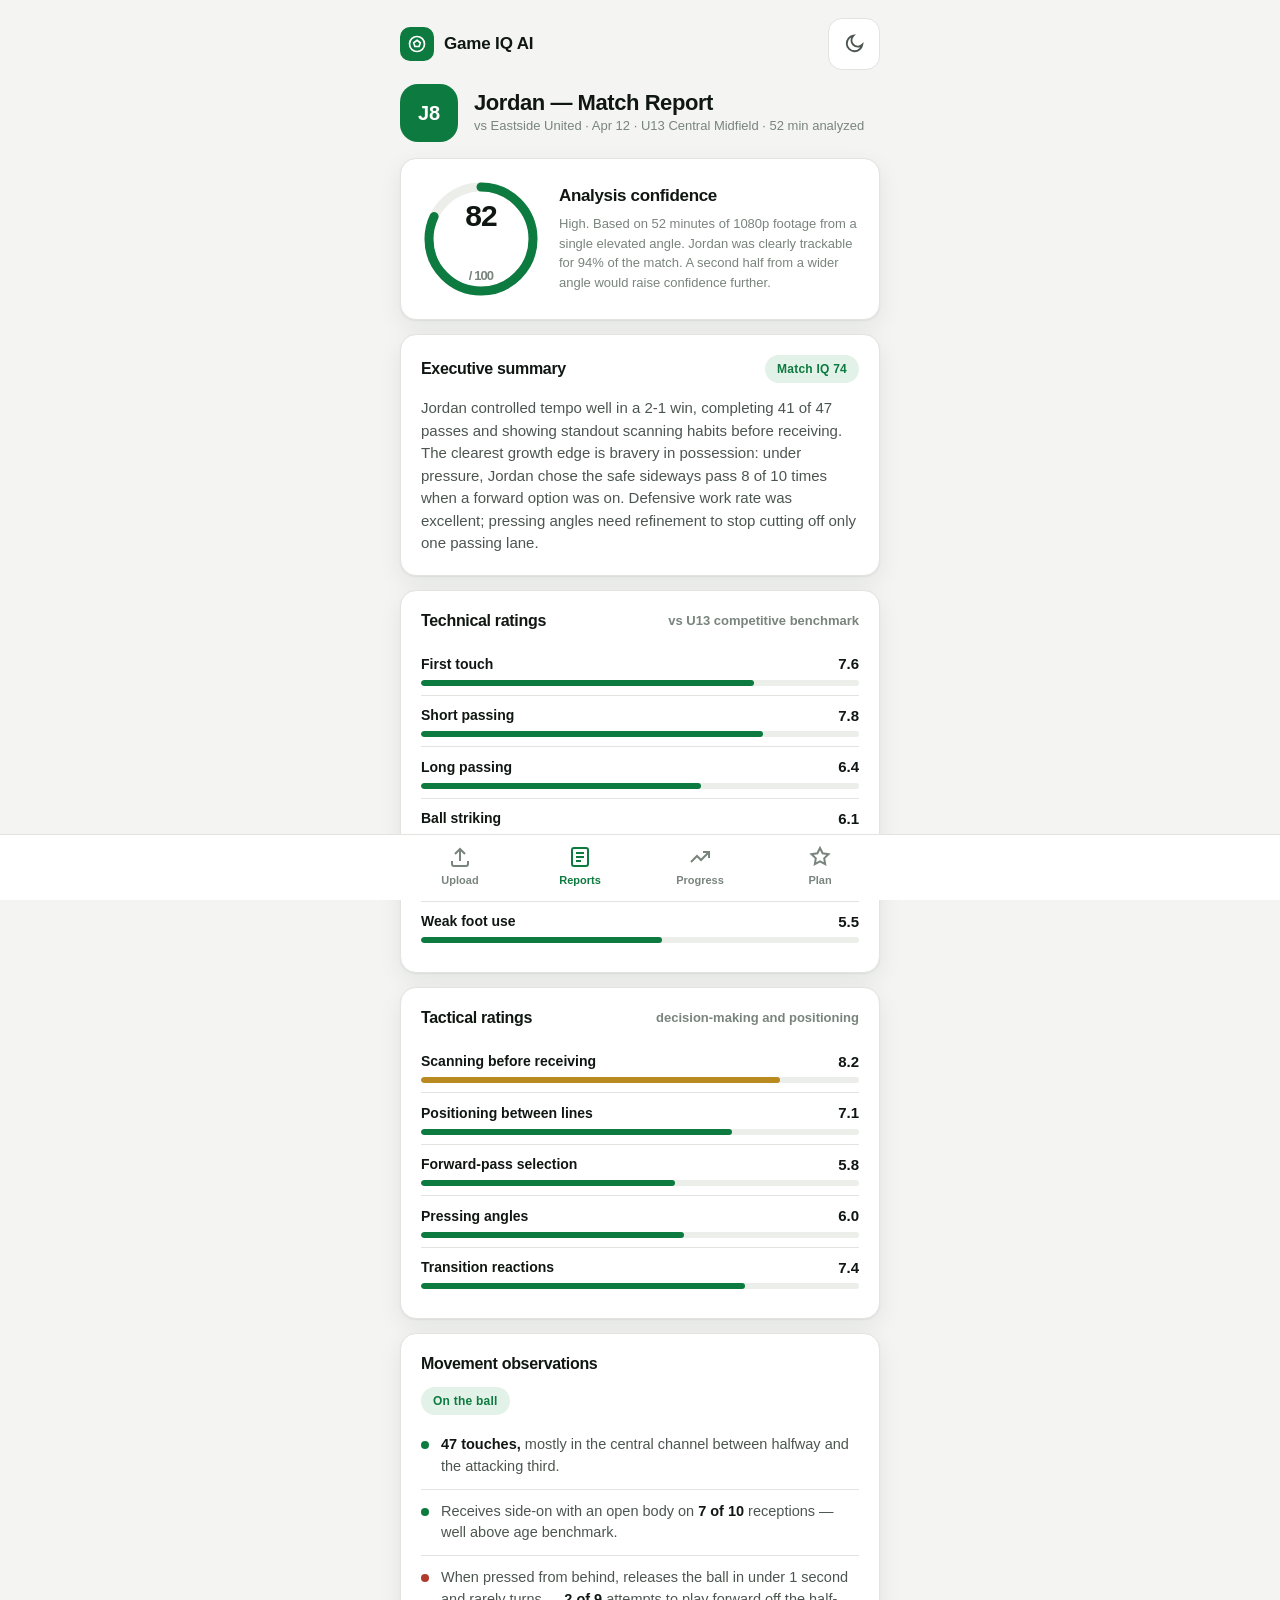
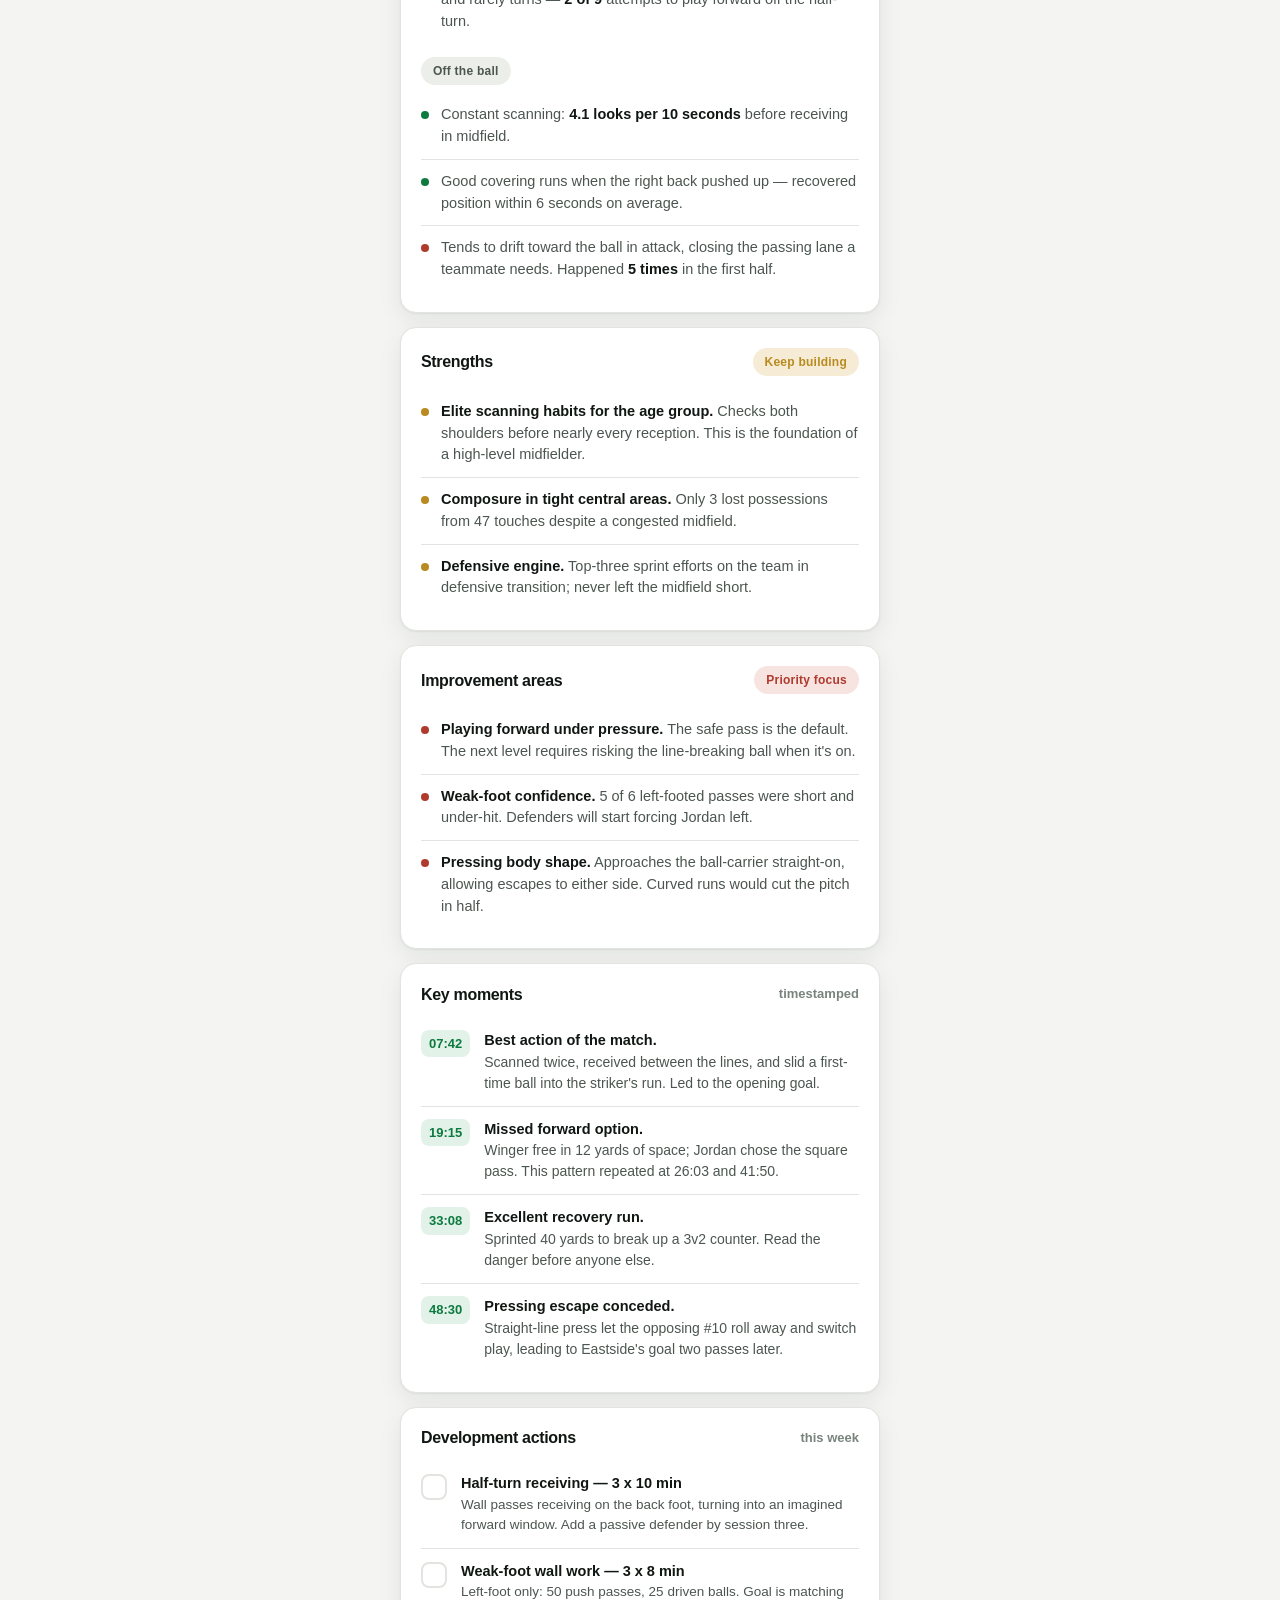
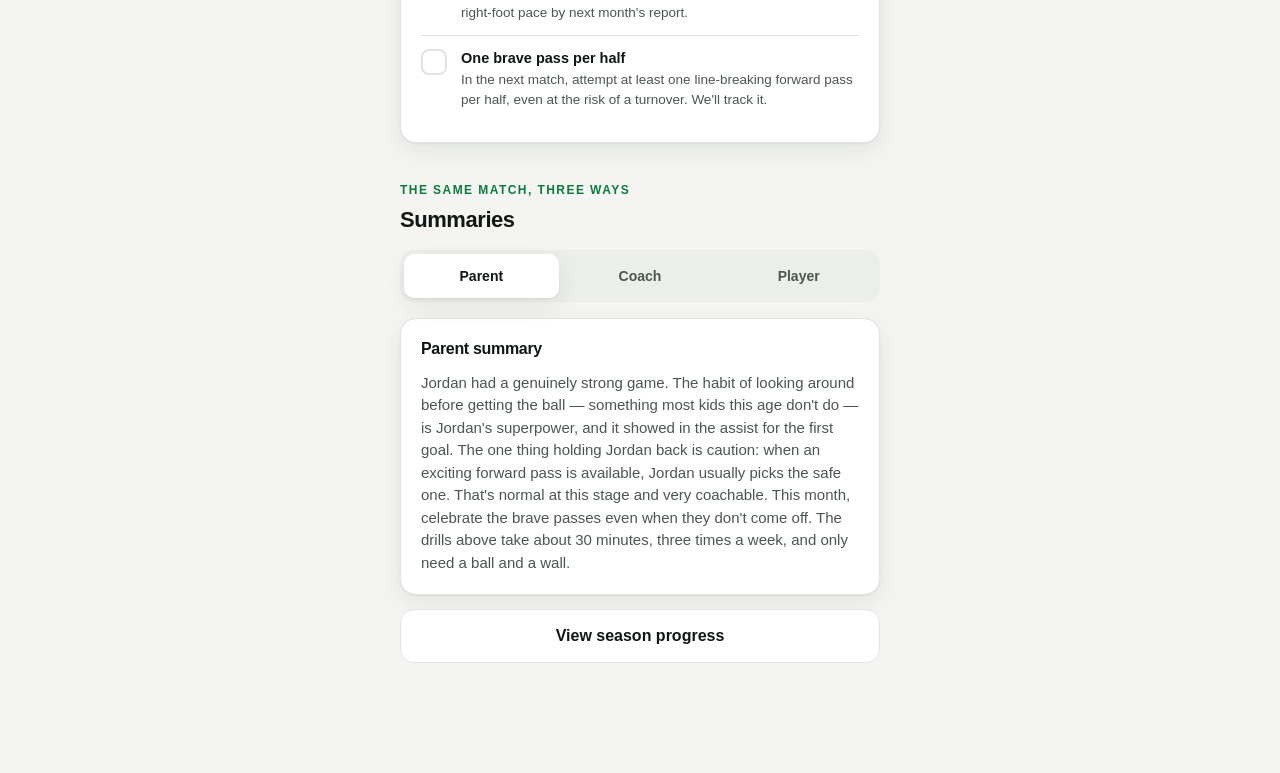
==== game-iq-ai/analysis.html @ a827c87a "Add Game IQ AI mobile-first web app prototype Six-screen prototype for a DTC soccer video-analysis p" ====
<!DOCTYPE html>
<html lang="en">
<head>
<meta charset="UTF-8">
<meta name="viewport" content="width=device-width, initial-scale=1.0, viewport-fit=cover">
<title>Analysis — Game IQ AI</title>
<link rel="stylesheet" href="styles.css">
</head>
<body>
<div class="page">

  <header class="topbar">
    <a class="brand" href="index.html">
      <span class="brand-mark">
        <svg viewBox="0 0 24 24" fill="none" stroke="currentColor" stroke-width="2"><circle cx="12" cy="12" r="9"/><path d="M12 7.5 16 10.5 14.5 15h-5L8 10.5z"/></svg>
      </span>
      Game IQ AI
    </a>
    <button class="theme-toggle" data-theme-toggle aria-label="Toggle dark mode">
      <svg class="icon-moon" viewBox="0 0 24 24" fill="none" stroke="currentColor" stroke-width="2"><path d="M21 12.8A8.5 8.5 0 1 1 11.2 3 6.6 6.6 0 0 0 21 12.8z"/></svg>
      <svg class="icon-sun" viewBox="0 0 24 24" fill="none" stroke="currentColor" stroke-width="2"><circle cx="12" cy="12" r="4"/><path d="M12 2v2M12 20v2M4.9 4.9l1.4 1.4M17.7 17.7l1.4 1.4M2 12h2M20 12h2M4.9 19.1l1.4-1.4M17.7 6.3l1.4-1.4"/></svg>
    </button>
  </header>

  <div class="player-head">
    <span class="player-avatar">J8</span>
    <div>
      <h2>Jordan — Match Report</h2>
      <p class="small">vs Eastside United · Apr 12 · U13 Central Midfield · 52 min analyzed</p>
    </div>
  </div>

  <!-- Confidence score -->
  <div class="card confidence-card">
    <div class="score-ring" data-score="82" data-max="100">
      <svg width="120" height="120" viewBox="0 0 120 120">
        <circle class="track" cx="60" cy="60" r="52" stroke-width="9" fill="none"/>
        <circle class="meter" cx="60" cy="60" r="52" stroke-width="9" fill="none"/>
      </svg>
      <div class="score-num">82<span>/ 100</span></div>
    </div>
    <div>
      <h3>Analysis confidence</h3>
      <p class="small mt-8">High. Based on 52 minutes of 1080p footage from a single elevated angle. Jordan was clearly trackable for 94% of the match. A second half from a wider angle would raise confidence further.</p>
    </div>
  </div>

  <!-- Executive summary -->
  <div class="card">
    <div class="card-title">
      <h3>Executive summary</h3>
      <span class="badge badge--accent">Match IQ 74</span>
    </div>
    <p class="muted">Jordan controlled tempo well in a 2-1 win, completing 41 of 47 passes and showing standout scanning habits before receiving. The clearest growth edge is bravery in possession: under pressure, Jordan chose the safe sideways pass 8 of 10 times when a forward option was on. Defensive work rate was excellent; pressing angles need refinement to stop cutting off only one passing lane.</p>
  </div>

  <!-- Technical ratings -->
  <div class="card">
    <div class="card-title">
      <h3>Technical ratings</h3>
      <span class="small">vs U13 competitive benchmark</span>
    </div>
    <div class="rating-row">
      <span class="rating-label">First touch</span>
      <span class="rating-value">7.6</span>
      <div class="rating-track"><div class="rating-fill" data-score="7.6"></div></div>
    </div>
    <div class="rating-row">
      <span class="rating-label">Short passing</span>
      <span class="rating-value">7.8</span>
      <div class="rating-track"><div class="rating-fill" data-score="7.8"></div></div>
    </div>
    <div class="rating-row">
      <span class="rating-label">Long passing</span>
      <span class="rating-value">6.4</span>
      <div class="rating-track"><div class="rating-fill" data-score="6.4"></div></div>
    </div>
    <div class="rating-row">
      <span class="rating-label">Ball striking</span>
      <span class="rating-value">6.1</span>
      <div class="rating-track"><div class="rating-fill" data-score="6.1"></div></div>
    </div>
    <div class="rating-row">
      <span class="rating-label">Dribbling under pressure</span>
      <span class="rating-value">6.2</span>
      <div class="rating-track"><div class="rating-fill" data-score="6.2"></div></div>
    </div>
    <div class="rating-row">
      <span class="rating-label">Weak foot use</span>
      <span class="rating-value">5.5</span>
      <div class="rating-track"><div class="rating-fill" data-score="5.5"></div></div>
    </div>
  </div>

  <!-- Tactical ratings -->
  <div class="card">
    <div class="card-title">
      <h3>Tactical ratings</h3>
      <span class="small">decision-making and positioning</span>
    </div>
    <div class="rating-row">
      <span class="rating-label">Scanning before receiving</span>
      <span class="rating-value">8.2</span>
      <div class="rating-track"><div class="rating-fill rating-fill--gold" data-score="8.2"></div></div>
    </div>
    <div class="rating-row">
      <span class="rating-label">Positioning between lines</span>
      <span class="rating-value">7.1</span>
      <div class="rating-track"><div class="rating-fill" data-score="7.1"></div></div>
    </div>
    <div class="rating-row">
      <span class="rating-label">Forward-pass selection</span>
      <span class="rating-value">5.8</span>
      <div class="rating-track"><div class="rating-fill" data-score="5.8"></div></div>
    </div>
    <div class="rating-row">
      <span class="rating-label">Pressing angles</span>
      <span class="rating-value">6.0</span>
      <div class="rating-track"><div class="rating-fill" data-score="6.0"></div></div>
    </div>
    <div class="rating-row">
      <span class="rating-label">Transition reactions</span>
      <span class="rating-value">7.4</span>
      <div class="rating-track"><div class="rating-fill" data-score="7.4"></div></div>
    </div>
  </div>

  <!-- On-ball / off-ball movement -->
  <div class="card">
    <div class="card-title"><h3>Movement observations</h3></div>

    <span class="badge badge--accent">On the ball</span>
    <ul class="fact-list mt-8" style="margin-bottom:14px;">
      <li><span class="dot"></span><span><strong>47 touches,</strong> mostly in the central channel between halfway and the attacking third.</span></li>
      <li><span class="dot"></span><span>Receives side-on with an open body on <strong>7 of 10</strong> receptions — well above age benchmark.</span></li>
      <li><span class="dot dot--danger"></span><span>When pressed from behind, releases the ball in under 1 second and rarely turns — <strong>2 of 9</strong> attempts to play forward off the half-turn.</span></li>
    </ul>

    <span class="badge badge--neutral">Off the ball</span>
    <ul class="fact-list mt-8">
      <li><span class="dot"></span><span>Constant scanning: <strong>4.1 looks per 10 seconds</strong> before receiving in midfield.</span></li>
      <li><span class="dot"></span><span>Good covering runs when the right back pushed up — recovered position within 6 seconds on average.</span></li>
      <li><span class="dot dot--danger"></span><span>Tends to drift toward the ball in attack, closing the passing lane a teammate needs. Happened <strong>5 times</strong> in the first half.</span></li>
    </ul>
  </div>

  <!-- Strengths -->
  <div class="card">
    <div class="card-title">
      <h3>Strengths</h3>
      <span class="badge badge--gold">Keep building</span>
    </div>
    <ul class="fact-list">
      <li><span class="dot dot--gold"></span><span><strong>Elite scanning habits for the age group.</strong> Checks both shoulders before nearly every reception. This is the foundation of a high-level midfielder.</span></li>
      <li><span class="dot dot--gold"></span><span><strong>Composure in tight central areas.</strong> Only 3 lost possessions from 47 touches despite a congested midfield.</span></li>
      <li><span class="dot dot--gold"></span><span><strong>Defensive engine.</strong> Top-three sprint efforts on the team in defensive transition; never left the midfield short.</span></li>
    </ul>
  </div>

  <!-- Improvement areas -->
  <div class="card">
    <div class="card-title">
      <h3>Improvement areas</h3>
      <span class="badge badge--danger">Priority focus</span>
    </div>
    <ul class="fact-list">
      <li><span class="dot dot--danger"></span><span><strong>Playing forward under pressure.</strong> The safe pass is the default. The next level requires risking the line-breaking ball when it's on.</span></li>
      <li><span class="dot dot--danger"></span><span><strong>Weak-foot confidence.</strong> 5 of 6 left-footed passes were short and under-hit. Defenders will start forcing Jordan left.</span></li>
      <li><span class="dot dot--danger"></span><span><strong>Pressing body shape.</strong> Approaches the ball-carrier straight-on, allowing escapes to either side. Curved runs would cut the pitch in half.</span></li>
    </ul>
  </div>

  <!-- Key moments -->
  <div class="card">
    <div class="card-title">
      <h3>Key moments</h3>
      <span class="small">timestamped</span>
    </div>
    <div class="moment">
      <time>07:42</time>
      <p><strong>Best action of the match.</strong> Scanned twice, received between the lines, and slid a first-time ball into the striker's run. Led to the opening goal.</p>
    </div>
    <div class="moment">
      <time>19:15</time>
      <p><strong>Missed forward option.</strong> Winger free in 12 yards of space; Jordan chose the square pass. This pattern repeated at 26:03 and 41:50.</p>
    </div>
    <div class="moment">
      <time>33:08</time>
      <p><strong>Excellent recovery run.</strong> Sprinted 40 yards to break up a 3v2 counter. Read the danger before anyone else.</p>
    </div>
    <div class="moment">
      <time>48:30</time>
      <p><strong>Pressing escape conceded.</strong> Straight-line press let the opposing #10 roll away and switch play, leading to Eastside's goal two passes later.</p>
    </div>
  </div>

  <!-- Development actions -->
  <div class="card">
    <div class="card-title">
      <h3>Development actions</h3>
      <span class="small">this week</span>
    </div>
    <div class="action-item">
      <span class="check"></span>
      <div>
        <strong>Half-turn receiving — 3 x 10 min</strong>
        <p>Wall passes receiving on the back foot, turning into an imagined forward window. Add a passive defender by session three.</p>
      </div>
    </div>
    <div class="action-item">
      <span class="check"></span>
      <div>
        <strong>Weak-foot wall work — 3 x 8 min</strong>
        <p>Left-foot only: 50 push passes, 25 driven balls. Goal is matching right-foot pace by next month's report.</p>
      </div>
    </div>
    <div class="action-item">
      <span class="check"></span>
      <div>
        <strong>One brave pass per half</strong>
        <p>In the next match, attempt at least one line-breaking forward pass per half, even at the risk of a turnover. We'll track it.</p>
      </div>
    </div>
  </div>

  <!-- Audience views -->
  <div class="section-gap">
    <div class="section-head">
      <span class="eyebrow">The same match, three ways</span>
      <h2>Summaries</h2>
    </div>

    <div class="segment" data-segment="audience">
      <button class="is-active" data-panel="view-parent">Parent</button>
      <button data-panel="view-coach">Coach</button>
      <button data-panel="view-player">Player</button>
    </div>

    <div id="view-parent" class="tab-panel is-active" data-panel-group="audience">
      <div class="card">
        <div class="card-title"><h3>Parent summary</h3></div>
        <p class="muted">Jordan had a genuinely strong game. The habit of looking around before getting the ball — something most kids this age don't do — is Jordan's superpower, and it showed in the assist for the first goal. The one thing holding Jordan back is caution: when an exciting forward pass is available, Jordan usually picks the safe one. That's normal at this stage and very coachable. This month, celebrate the brave passes even when they don't come off. The drills above take about 30 minutes, three times a week, and only need a ball and a wall.</p>
      </div>
    </div>

    <div id="view-coach" class="tab-panel" data-panel-group="audience">
      <div class="card">
        <div class="card-title"><h3>Coach summary</h3></div>
        <p class="muted">Profile: progressing 8 with high scan frequency (4.1/10s) and clean reception data, but a conservative pass map — 81% of completions lateral or backward. Recommend rondo variants rewarding split passes, and constraints games where lateral passes are capped. Out of possession, pressing approach is flat; work curved-run pressing with cover shadow on the near passing lane. Transition recognition is ahead of the age curve — consider trialing Jordan as the single pivot in a 4-3-3 to force forward distribution.</p>
      </div>
    </div>

    <div id="view-player" class="tab-panel" data-panel-group="audience">
      <div class="card">
        <div class="card-title"><h3>Player summary</h3></div>
        <p class="muted">Jordan — that pass in the 8th minute? That's who you are. You see the field better than almost anyone your age because you check your shoulders constantly. Keep that forever. Here's your one big challenge: be braver. Three times this match a teammate was open ahead of you and you played sideways. You have the vision — now trust it. Your mission for the next game: two forward passes that break a line. We're counting. And get that left foot working — 25 minutes against a wall this week.</p>
      </div>
    </div>
  </div>

  <a class="btn btn--ghost" href="progress.html">View season progress</a>

</div>

<nav class="tabbar">
  <div class="tabbar-inner">
    <a href="upload.html">
      <svg viewBox="0 0 24 24" fill="none" stroke="currentColor" stroke-width="2"><path d="M12 16V4M7 9l5-5 5 5"/><path d="M4 16v3a2 2 0 0 0 2 2h12a2 2 0 0 0 2-2v-3"/></svg>
      Upload
    </a>
    <a href="analysis.html" class="is-active">
      <svg viewBox="0 0 24 24" fill="none" stroke="currentColor" stroke-width="2"><rect x="4" y="3" width="16" height="18" rx="2"/><path d="M8 8h8M8 12h8M8 16h5"/></svg>
      Reports
    </a>
    <a href="progress.html">
      <svg viewBox="0 0 24 24" fill="none" stroke="currentColor" stroke-width="2"><path d="M3 17l6-6 4 4 8-8"/><path d="M15 7h6v6"/></svg>
      Progress
    </a>
    <a href="pricing.html">
      <svg viewBox="0 0 24 24" fill="none" stroke="currentColor" stroke-width="2"><path d="M12 3l2.6 5.3 5.9.9-4.3 4.1 1 5.8L12 16.4 6.8 19.1l1-5.8L3.5 9.2l5.9-.9z"/></svg>
      Plan
    </a>
  </div>
</nav>

<script src="app.js"></script>
</body>
</html>
---- game-iq-ai/styles.css ----
/* ============================================================
   Game IQ AI — Design System
   Mobile-first, card-based, premium sports aesthetic.
   ============================================================ */

:root {
  /* Light theme */
  --bg: #f4f5f3;
  --surface: #ffffff;
  --surface-2: #eceeea;
  --ink: #101713;
  --ink-2: #4c5650;
  --ink-3: #79847d;
  --line: #e1e4df;
  --accent: #0d7a3f;          /* pitch green */
  --accent-ink: #ffffff;
  --accent-soft: #e3f2e9;
  --gold: #b98a1f;
  --gold-soft: #f6ecd6;
  --danger: #b03a2e;
  --danger-soft: #f7e4e1;
  --shadow: 0 1px 2px rgba(16, 23, 19, 0.06), 0 8px 24px rgba(16, 23, 19, 0.07);
  --radius: 16px;
  --radius-sm: 10px;
  --tap: 52px;                /* minimum tap target */
}

html[data-theme="dark"] {
  --bg: #0c110e;
  --surface: #151b17;
  --surface-2: #1d2520;
  --ink: #eef1ee;
  --ink-2: #aeb8b1;
  --ink-3: #79847d;
  --line: #242d27;
  --accent: #2fae6a;
  --accent-ink: #07130c;
  --accent-soft: #15301f;
  --gold: #d8a93c;
  --gold-soft: #2c2410;
  --danger: #d96a5e;
  --danger-soft: #321713;
  --shadow: 0 1px 2px rgba(0, 0, 0, 0.4), 0 10px 28px rgba(0, 0, 0, 0.45);
}

* { margin: 0; padding: 0; box-sizing: border-box; }

html { -webkit-text-size-adjust: 100%; }

body {
  font-family: -apple-system, BlinkMacSystemFont, "Segoe UI", Roboto,
    "Helvetica Neue", Arial, sans-serif;
  background: var(--bg);
  color: var(--ink);
  line-height: 1.5;
  min-height: 100vh;
  transition: background 0.25s ease, color 0.25s ease;
}

.page {
  max-width: 480px;
  margin: 0 auto;
  padding: 0 20px 110px;
  min-height: 100vh;
}

.page--landing { padding-bottom: 40px; }

/* ---------- Typography ---------- */

h1, h2, h3 { font-weight: 700; letter-spacing: -0.02em; line-height: 1.2; }
h1 { font-size: 34px; }
h2 { font-size: 22px; }
h3 { font-size: 17px; }

.eyebrow {
  font-size: 12px;
  font-weight: 700;
  text-transform: uppercase;
  letter-spacing: 0.12em;
  color: var(--accent);
}

.muted { color: var(--ink-2); font-size: 15px; }
.small { font-size: 13px; color: var(--ink-3); }

/* ---------- Header / nav ---------- */

.topbar {
  display: flex;
  align-items: center;
  justify-content: space-between;
  padding: 18px 0 14px;
  position: sticky;
  top: 0;
  background: var(--bg);
  z-index: 20;
}

.brand {
  display: flex;
  align-items: center;
  gap: 10px;
  font-weight: 800;
  font-size: 17px;
  letter-spacing: -0.01em;
  color: var(--ink);
  text-decoration: none;
}

.brand-mark {
  width: 34px;
  height: 34px;
  border-radius: 10px;
  background: var(--accent);
  color: var(--accent-ink);
  display: grid;
  place-items: center;
  flex-shrink: 0;
}

.brand-mark svg { width: 20px; height: 20px; }

.theme-toggle {
  width: var(--tap);
  height: var(--tap);
  border-radius: 14px;
  border: 1px solid var(--line);
  background: var(--surface);
  color: var(--ink-2);
  display: grid;
  place-items: center;
  cursor: pointer;
}

.theme-toggle svg { width: 22px; height: 22px; }
html[data-theme="dark"] .icon-sun { display: block; }
html[data-theme="dark"] .icon-moon { display: none; }
.icon-sun { display: none; }
.icon-moon { display: block; }

/* ---------- Buttons ---------- */

.btn {
  display: flex;
  align-items: center;
  justify-content: center;
  gap: 10px;
  min-height: var(--tap);
  padding: 14px 24px;
  border-radius: 14px;
  border: none;
  font-size: 16px;
  font-weight: 700;
  font-family: inherit;
  text-decoration: none;
  cursor: pointer;
  width: 100%;
  transition: transform 0.1s ease, opacity 0.15s ease;
}

.btn:active { transform: scale(0.985); }

.btn--primary { background: var(--accent); color: var(--accent-ink); }
.btn--ghost {
  background: var(--surface);
  color: var(--ink);
  border: 1px solid var(--line);
}
.btn--quiet { background: transparent; color: var(--ink-2); }
.btn svg { width: 20px; height: 20px; }

/* ---------- Cards ---------- */

.card {
  background: var(--surface);
  border: 1px solid var(--line);
  border-radius: var(--radius);
  padding: 20px;
  box-shadow: var(--shadow);
  margin-bottom: 14px;
}

.card-title {
  display: flex;
  align-items: center;
  justify-content: space-between;
  margin-bottom: 14px;
}

.card-title h3 { font-size: 16px; }
.card-title .small { font-weight: 600; }

/* ---------- Chips, badges, pills ---------- */

.badge {
  display: inline-flex;
  align-items: center;
  gap: 6px;
  padding: 5px 12px;
  border-radius: 999px;
  font-size: 12px;
  font-weight: 700;
  letter-spacing: 0.02em;
}

.badge--accent { background: var(--accent-soft); color: var(--accent); }
.badge--gold { background: var(--gold-soft); color: var(--gold); }
.badge--danger { background: var(--danger-soft); color: var(--danger); }
.badge--neutral { background: var(--surface-2); color: var(--ink-2); }

/* ---------- Rating bars ---------- */

.rating-row {
  display: grid;
  grid-template-columns: 1fr 44px;
  gap: 4px 12px;
  align-items: center;
  padding: 9px 0;
}

.rating-row + .rating-row { border-top: 1px solid var(--line); }

.rating-label { font-size: 14px; font-weight: 600; }
.rating-value {
  font-size: 15px;
  font-weight: 800;
  text-align: right;
  font-variant-numeric: tabular-nums;
}

.rating-track {
  grid-column: 1 / -1;
  height: 6px;
  border-radius: 999px;
  background: var(--surface-2);
  overflow: hidden;
}

.rating-fill {
  height: 100%;
  border-radius: 999px;
  background: var(--accent);
  width: 0;
  transition: width 0.8s cubic-bezier(0.22, 1, 0.36, 1);
}

.rating-fill--gold { background: var(--gold); }

/* ---------- Lists ---------- */

.fact-list { list-style: none; }
.fact-list li {
  display: flex;
  gap: 12px;
  padding: 11px 0;
  font-size: 14.5px;
  color: var(--ink-2);
}
.fact-list li + li { border-top: 1px solid var(--line); }
.fact-list strong { color: var(--ink); font-weight: 700; }

.fact-list .dot {
  flex-shrink: 0;
  width: 8px;
  height: 8px;
  border-radius: 50%;
  margin-top: 7px;
  background: var(--accent);
}
.fact-list .dot--gold { background: var(--gold); }
.fact-list .dot--danger { background: var(--danger); }

/* ---------- Segmented control / tabs ---------- */

.segment {
  display: grid;
  grid-auto-flow: column;
  grid-auto-columns: 1fr;
  background: var(--surface-2);
  border-radius: 14px;
  padding: 4px;
  gap: 4px;
  margin-bottom: 16px;
}

.segment button {
  min-height: 44px;
  border: none;
  border-radius: 10px;
  background: transparent;
  font-family: inherit;
  font-size: 14px;
  font-weight: 700;
  color: var(--ink-2);
  cursor: pointer;
}

.segment button.is-active {
  background: var(--surface);
  color: var(--ink);
  box-shadow: var(--shadow);
}

.tab-panel { display: none; }
.tab-panel.is-active { display: block; }

/* ---------- Score ring ---------- */

.score-ring { position: relative; width: 120px; height: 120px; }
.score-ring svg { transform: rotate(-90deg); }
.score-ring .track { stroke: var(--surface-2); }
.score-ring .meter {
  stroke: var(--accent);
  stroke-linecap: round;
  transition: stroke-dashoffset 1s cubic-bezier(0.22, 1, 0.36, 1);
}
.score-ring .score-num {
  position: absolute;
  inset: 0;
  display: grid;
  place-items: center;
  font-size: 30px;
  font-weight: 800;
  letter-spacing: -0.03em;
}
.score-ring .score-num span { font-size: 13px; font-weight: 700; color: var(--ink-3); }

/* ---------- Bottom tab bar ---------- */

.tabbar {
  position: fixed;
  bottom: 0;
  left: 0;
  right: 0;
  background: var(--surface);
  border-top: 1px solid var(--line);
  z-index: 30;
  padding-bottom: env(safe-area-inset-bottom);
}

.tabbar-inner {
  max-width: 480px;
  margin: 0 auto;
  display: grid;
  grid-template-columns: repeat(4, 1fr);
}

.tabbar a {
  display: flex;
  flex-direction: column;
  align-items: center;
  gap: 3px;
  padding: 10px 4px 12px;
  min-height: 60px;
  text-decoration: none;
  color: var(--ink-3);
  font-size: 11px;
  font-weight: 700;
}

.tabbar a svg { width: 24px; height: 24px; }
.tabbar a.is-active { color: var(--accent); }

/* ---------- Forms ---------- */

.field { margin-bottom: 14px; }
.field label {
  display: block;
  font-size: 13px;
  font-weight: 700;
  margin-bottom: 6px;
  color: var(--ink-2);
}

.field input, .field select {
  width: 100%;
  min-height: var(--tap);
  padding: 14px 16px;
  border-radius: 14px;
  border: 1px solid var(--line);
  background: var(--surface);
  color: var(--ink);
  font-size: 16px;
  font-family: inherit;
}

.field input:focus, .field select:focus {
  outline: 2px solid var(--accent);
  outline-offset: -1px;
}

.choice-grid { display: grid; grid-template-columns: 1fr 1fr; gap: 10px; }

.choice {
  min-height: var(--tap);
  padding: 14px;
  border-radius: 14px;
  border: 1.5px solid var(--line);
  background: var(--surface);
  color: var(--ink);
  font-size: 15px;
  font-weight: 700;
  font-family: inherit;
  cursor: pointer;
  text-align: center;
}

.choice.is-selected {
  border-color: var(--accent);
  background: var(--accent-soft);
  color: var(--accent);
}

/* ---------- Stepper ---------- */

.stepper { display: flex; gap: 6px; margin: 8px 0 22px; }
.stepper span {
  height: 4px;
  flex: 1;
  border-radius: 999px;
  background: var(--surface-2);
}
.stepper span.is-done { background: var(--accent); }

/* ---------- Upload ---------- */

.dropzone {
  border: 2px dashed var(--line);
  border-radius: var(--radius);
  background: var(--surface);
  padding: 36px 20px;
  text-align: center;
  cursor: pointer;
}

.dropzone.is-armed { border-color: var(--accent); background: var(--accent-soft); }

.dropzone .drop-icon {
  width: 56px;
  height: 56px;
  margin: 0 auto 12px;
  border-radius: 16px;
  background: var(--accent-soft);
  color: var(--accent);
  display: grid;
  place-items: center;
}
.dropzone .drop-icon svg { width: 28px; height: 28px; }

.progress-track {
  height: 8px;
  border-radius: 999px;
  background: var(--surface-2);
  overflow: hidden;
  margin: 14px 0 8px;
}

.progress-fill {
  height: 100%;
  width: 0;
  border-radius: 999px;
  background: var(--accent);
  transition: width 0.4s ease;
}

.analyze-steps { list-style: none; margin-top: 6px; }
.analyze-steps li {
  display: flex;
  align-items: center;
  gap: 12px;
  padding: 12px 0;
  font-size: 14.5px;
  font-weight: 600;
  color: var(--ink-3);
}
.analyze-steps li + li { border-top: 1px solid var(--line); }
.analyze-steps .step-dot {
  width: 22px;
  height: 22px;
  border-radius: 50%;
  border: 2px solid var(--line);
  flex-shrink: 0;
  display: grid;
  place-items: center;
}
.analyze-steps li.is-done { color: var(--ink); }
.analyze-steps li.is-done .step-dot {
  background: var(--accent);
  border-color: var(--accent);
  color: var(--accent-ink);
}
.analyze-steps li.is-active { color: var(--accent); }
.analyze-steps li.is-active .step-dot { border-color: var(--accent); }
.analyze-steps .step-dot svg { width: 12px; height: 12px; }

/* ---------- Landing ---------- */

.hero { padding: 28px 0 8px; }
.hero h1 { margin: 14px 0 12px; }
.hero .muted { font-size: 17px; }
.hero-cta { display: grid; gap: 10px; margin: 26px 0 10px; }

.pitch-card {
  margin-top: 26px;
  border-radius: var(--radius);
  overflow: hidden;
  border: 1px solid var(--line);
  box-shadow: var(--shadow);
  background:
    linear-gradient(160deg, rgba(13, 122, 63, 0.92), rgba(8, 58, 33, 0.95));
  color: #f2f7f3;
  padding: 22px;
}

.pitch-card .small { color: rgba(242, 247, 243, 0.7); }

.stat-grid {
  display: grid;
  grid-template-columns: repeat(3, 1fr);
  gap: 10px;
  margin-top: 16px;
}

.stat-grid > div {
  background: rgba(255, 255, 255, 0.1);
  border-radius: 12px;
  padding: 12px 10px;
  text-align: center;
}

.stat-grid strong { display: block; font-size: 20px; letter-spacing: -0.02em; }
.stat-grid span { font-size: 11px; opacity: 0.75; font-weight: 600; }

.steps-row { counter-reset: step; }
.steps-row .card { display: flex; gap: 16px; align-items: flex-start; }
.step-num {
  counter-increment: step;
  width: 36px;
  height: 36px;
  flex-shrink: 0;
  border-radius: 12px;
  background: var(--accent-soft);
  color: var(--accent);
  font-weight: 800;
  display: grid;
  place-items: center;
}
.step-num::before { content: counter(step); }

.quote-card .muted { font-size: 15px; font-style: italic; }
.quote-attr { margin-top: 12px; display: flex; align-items: center; gap: 10px; }
.quote-attr .avatar {
  width: 38px;
  height: 38px;
  border-radius: 50%;
  background: var(--accent-soft);
  color: var(--accent);
  font-weight: 800;
  font-size: 14px;
  display: grid;
  place-items: center;
}

.section-gap { margin-top: 34px; }
.section-head { margin-bottom: 16px; }
.section-head h2 { margin-top: 6px; }

/* ---------- Analysis page ---------- */

.player-head {
  display: flex;
  gap: 16px;
  align-items: center;
  margin-bottom: 16px;
}

.player-avatar {
  width: 58px;
  height: 58px;
  border-radius: 18px;
  background: var(--accent);
  color: var(--accent-ink);
  font-size: 20px;
  font-weight: 800;
  display: grid;
  place-items: center;
  flex-shrink: 0;
}

.confidence-card { display: flex; gap: 18px; align-items: center; }
.confidence-card .score-ring { flex-shrink: 0; }

.moment {
  display: flex;
  gap: 14px;
  padding: 12px 0;
}
.moment + .moment { border-top: 1px solid var(--line); }
.moment time {
  flex-shrink: 0;
  font-size: 13px;
  font-weight: 800;
  font-variant-numeric: tabular-nums;
  color: var(--accent);
  background: var(--accent-soft);
  border-radius: 8px;
  padding: 4px 8px;
  height: fit-content;
}
.moment p { font-size: 14px; color: var(--ink-2); }
.moment strong { color: var(--ink); display: block; font-size: 14.5px; }

.action-item {
  display: flex;
  gap: 14px;
  align-items: flex-start;
  padding: 12px 0;
}
.action-item + .action-item { border-top: 1px solid var(--line); }
.action-item .check {
  width: 26px;
  height: 26px;
  border-radius: 8px;
  border: 2px solid var(--line);
  flex-shrink: 0;
  margin-top: 1px;
}
.action-item strong { display: block; font-size: 14.5px; }
.action-item p { font-size: 13.5px; color: var(--ink-2); }

/* ---------- Progress page ---------- */

.trend-chart { width: 100%; height: auto; display: block; }
.trend-chart .grid-line { stroke: var(--line); stroke-width: 1; }
.trend-chart .axis-label { fill: var(--ink-3); font-size: 10px; font-weight: 600; }
.trend-chart .trend-line {
  stroke: var(--accent);
  stroke-width: 2.5;
  fill: none;
  stroke-linecap: round;
  stroke-linejoin: round;
}
.trend-chart .trend-dot { fill: var(--accent); }
.trend-chart .trend-area { fill: var(--accent); opacity: 0.12; }

.session-row {
  display: flex;
  align-items: center;
  gap: 14px;
  padding: 13px 0;
  text-decoration: none;
  color: inherit;
}
.session-row + .session-row { border-top: 1px solid var(--line); }
.session-score {
  width: 46px;
  height: 46px;
  border-radius: 14px;
  background: var(--accent-soft);
  color: var(--accent);
  font-weight: 800;
  font-size: 15px;
  display: grid;
  place-items: center;
  flex-shrink: 0;
}
.session-row strong { display: block; font-size: 14.5px; }
.session-delta { margin-left: auto; font-size: 13px; font-weight: 800; }
.session-delta.up { color: var(--accent); }
.session-delta.flat { color: var(--ink-3); }

/* ---------- Pricing ---------- */

.plan-card { position: relative; }
.plan-card.is-featured { border: 2px solid var(--accent); }

.plan-flag {
  position: absolute;
  top: -12px;
  left: 20px;
  background: var(--accent);
  color: var(--accent-ink);
  font-size: 11px;
  font-weight: 800;
  text-transform: uppercase;
  letter-spacing: 0.08em;
  padding: 4px 12px;
  border-radius: 999px;
}

.price-line { display: flex; align-items: baseline; gap: 6px; margin: 10px 0 2px; }
.price-line .price { font-size: 38px; font-weight: 800; letter-spacing: -0.03em; }
.price-line .per { color: var(--ink-3); font-weight: 600; }
.price-was { text-decoration: line-through; color: var(--ink-3); font-weight: 600; }

.plan-card .btn { margin-top: 16px; }

.faq-item { padding: 14px 0; }
.faq-item + .faq-item { border-top: 1px solid var(--line); }
.faq-item strong { display: block; font-size: 14.5px; margin-bottom: 4px; }
.faq-item p { font-size: 14px; color: var(--ink-2); }

/* ---------- Utility ---------- */

.hidden { display: none !important; }
.mt-8 { margin-top: 8px; }
.mt-16 { margin-top: 16px; }
.mt-24 { margin-top: 24px; }
.grid-2 { display: grid; grid-template-columns: 1fr 1fr; gap: 10px; }

@media (min-width: 520px) {
  .page { padding-left: 0; padding-right: 0; }
}
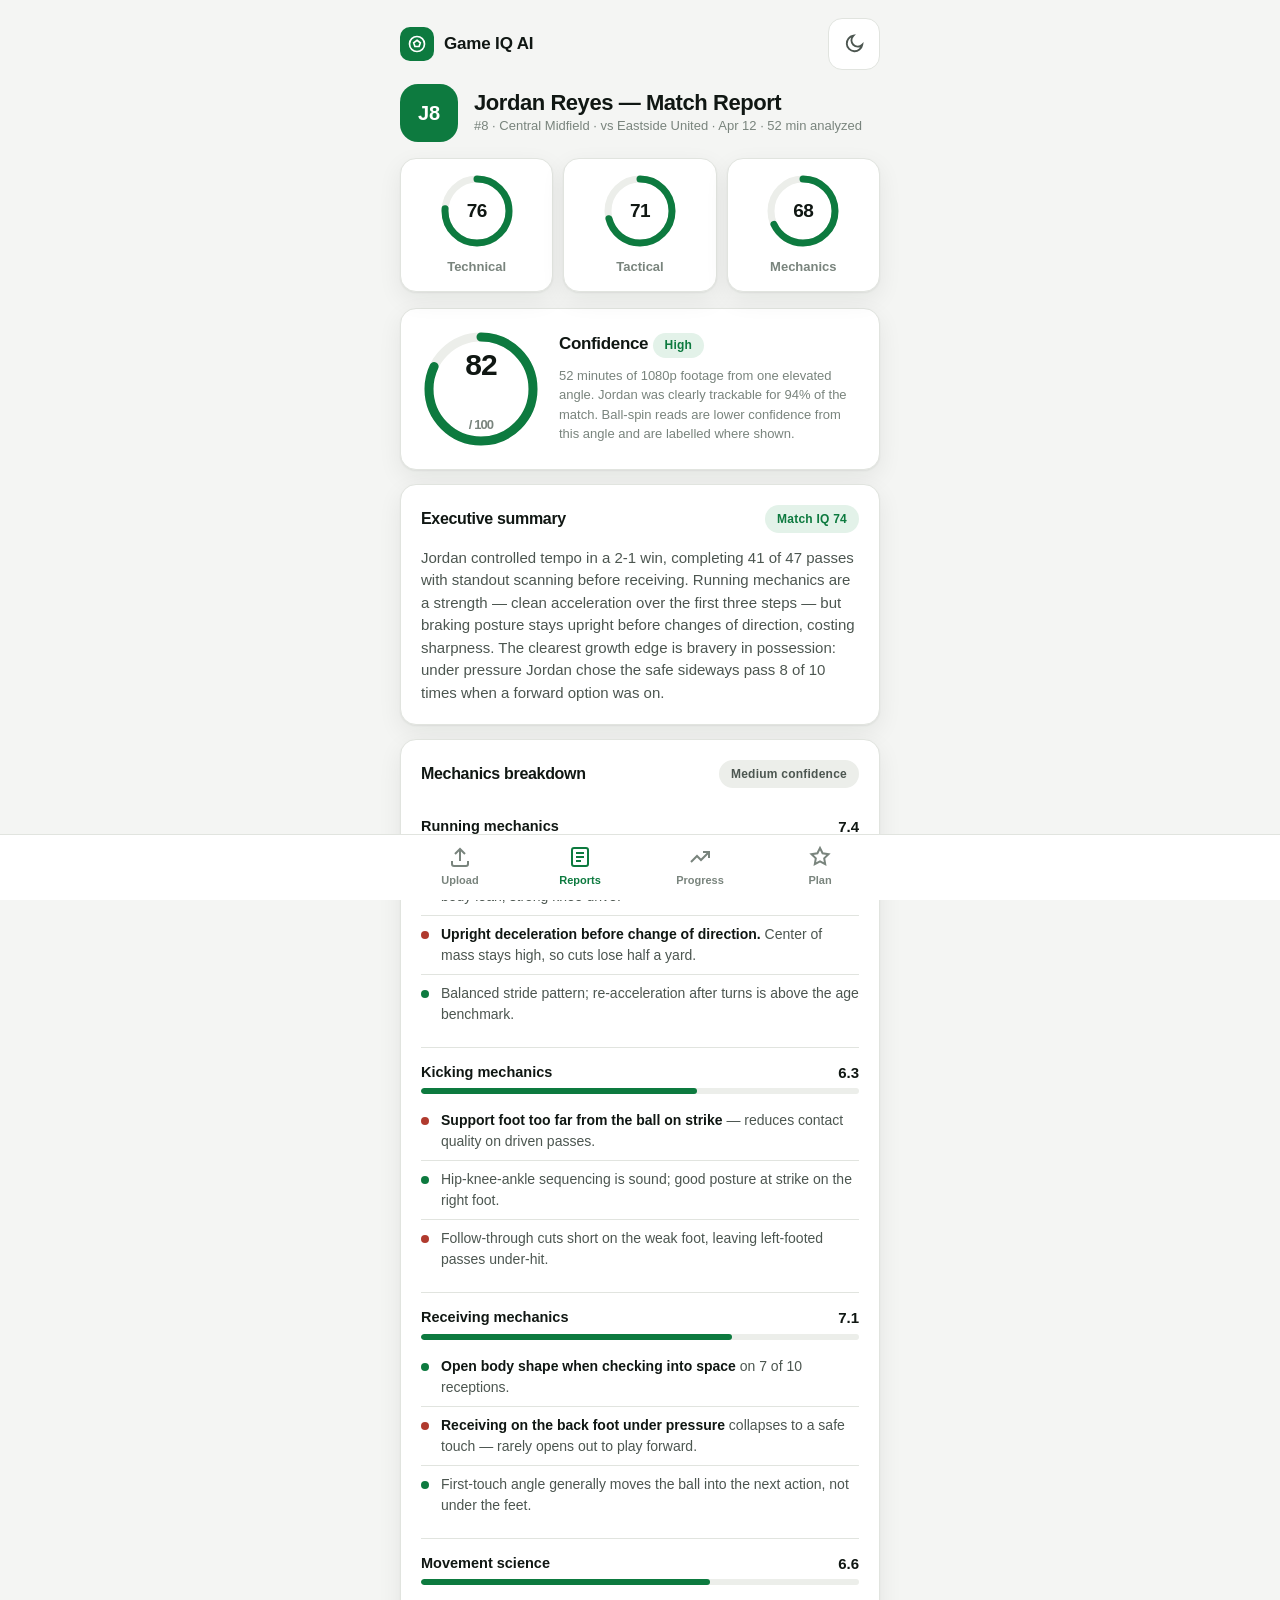
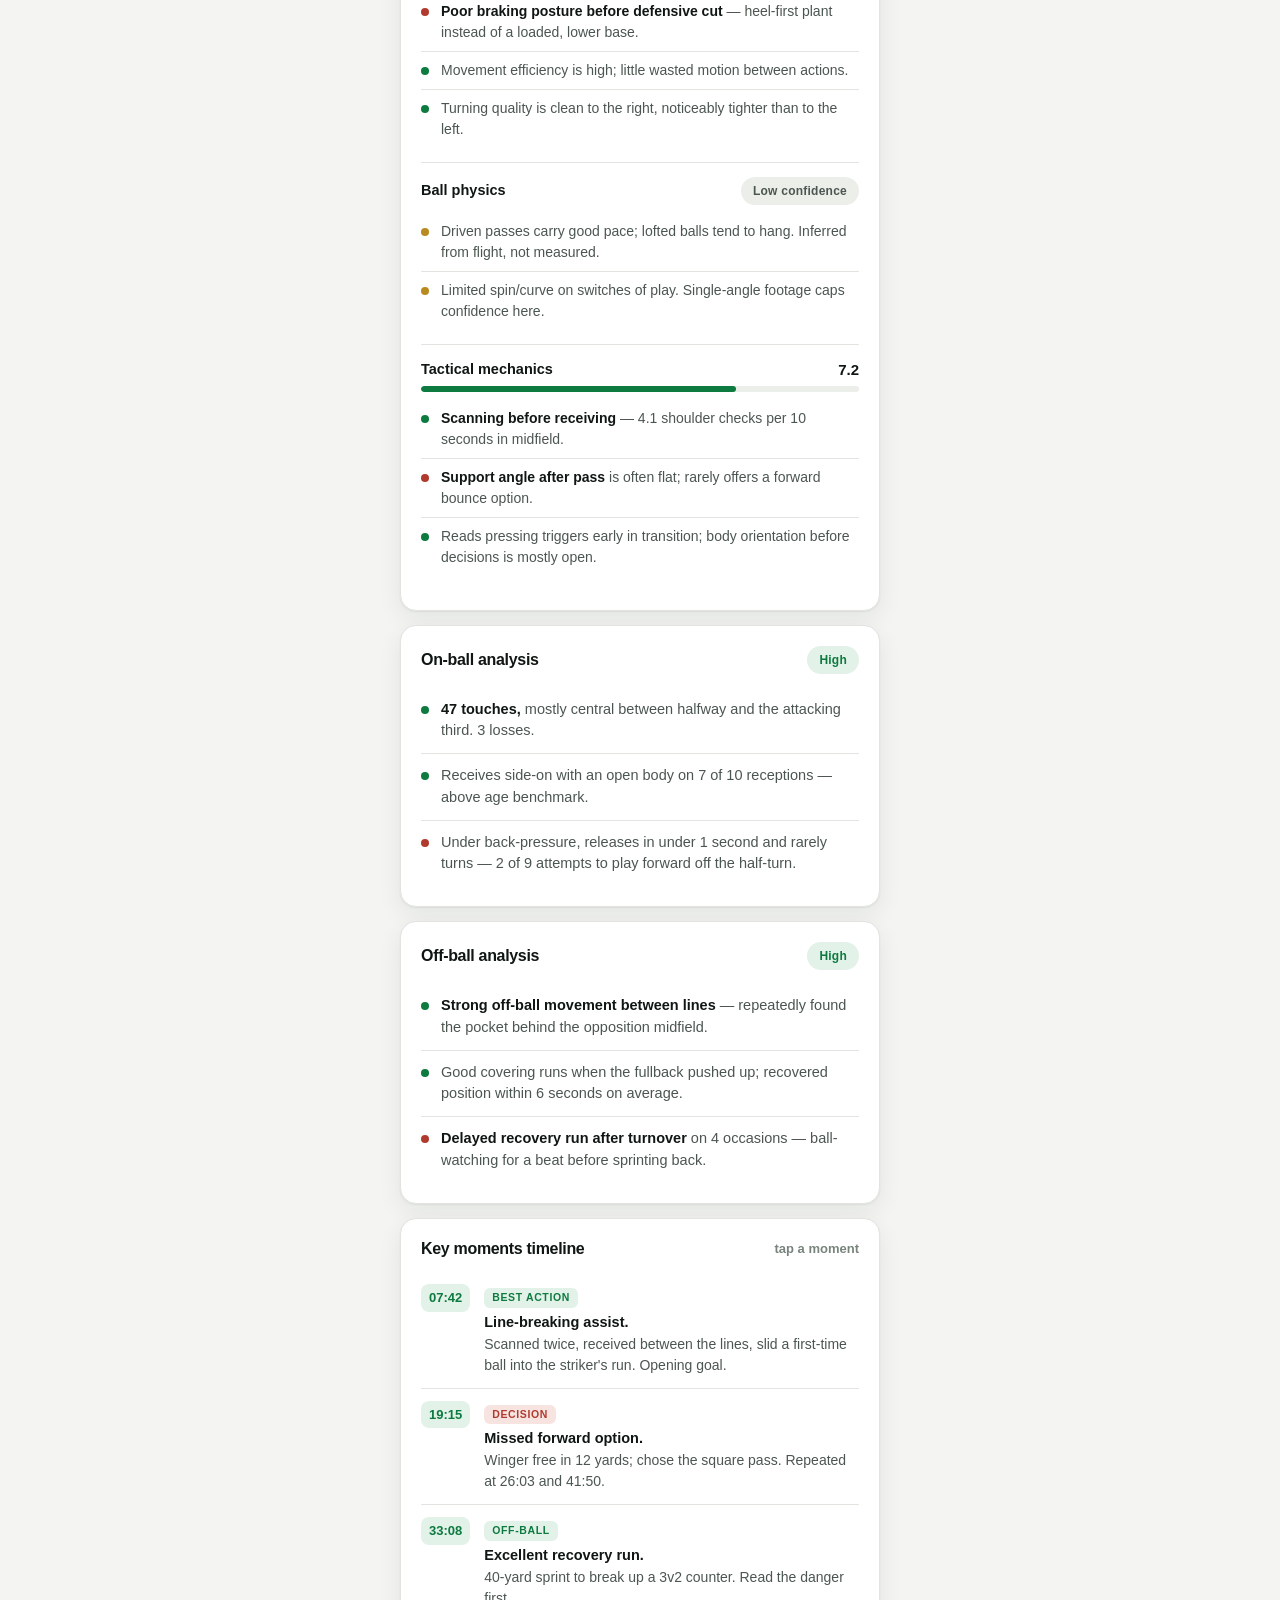
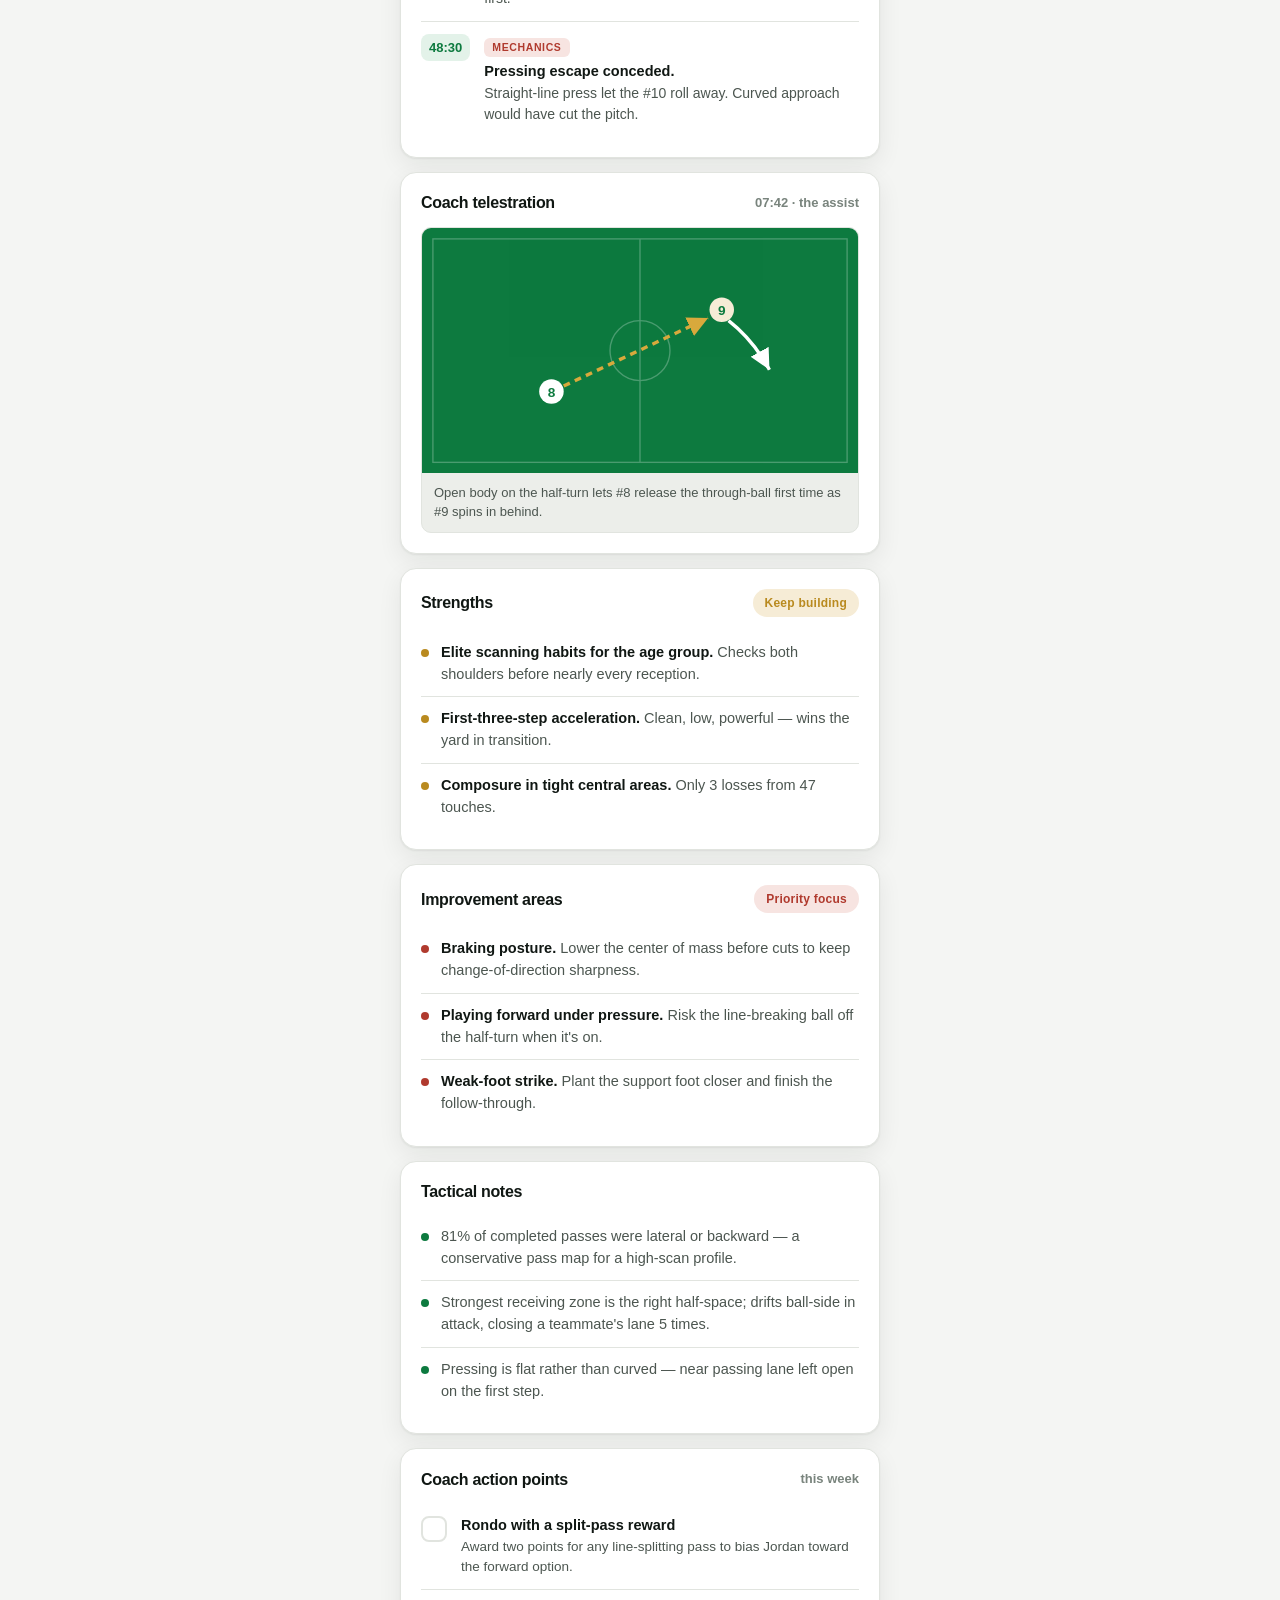
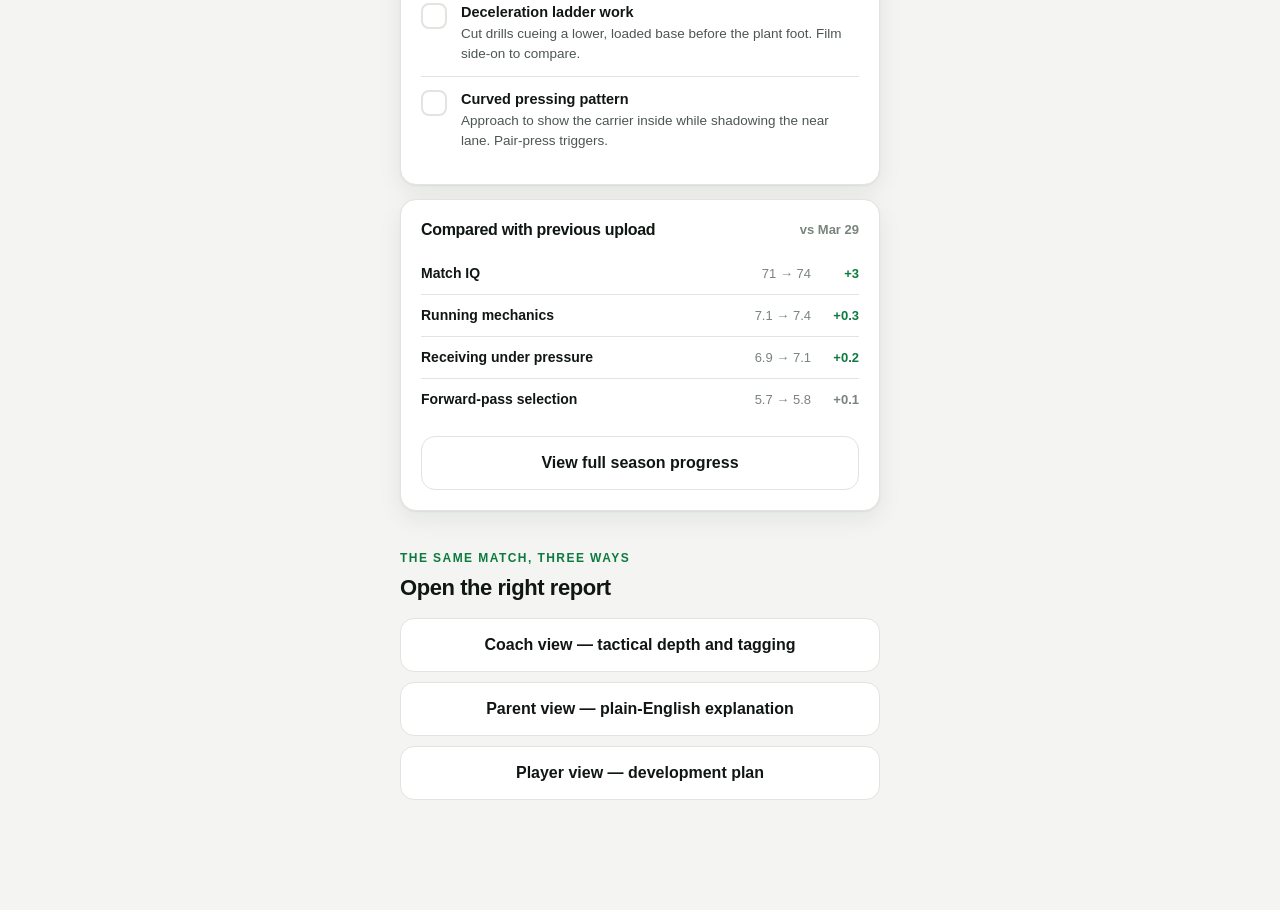
==== commit a17213a8: "Expand Game IQ AI prototype to full v2 with biomechanics engine Add player identification flow and d" ====
--- a/game-iq-ai/analysis.html
+++ b/game-iq-ai/analysis.html
@@ -25,13 +25,47 @@
   <div class="player-head">
     <span class="player-avatar">J8</span>
     <div>
-      <h2>Jordan — Match Report</h2>
-      <p class="small">vs Eastside United · Apr 12 · U13 Central Midfield · 52 min analyzed</p>
-    </div>
-  </div>
-
-  <!-- Confidence score -->
-  <div class="card confidence-card">
+      <h2>Jordan Reyes — Match Report</h2>
+      <p class="small">#8 · Central Midfield · vs Eastside United · Apr 12 · 52 min analyzed</p>
+    </div>
+  </div>
+
+  <!-- Score trio: technical / tactical / mechanics -->
+  <div class="score-trio">
+    <div class="card">
+      <div class="score-ring score-ring--sm" data-score="76" data-max="100">
+        <svg width="76" height="76" viewBox="0 0 76 76">
+          <circle class="track" cx="38" cy="38" r="32" stroke-width="7" fill="none"/>
+          <circle class="meter" cx="38" cy="38" r="32" stroke-width="7" fill="none"/>
+        </svg>
+        <div class="score-num">76</div>
+      </div>
+      <span class="small">Technical</span>
+    </div>
+    <div class="card">
+      <div class="score-ring score-ring--sm" data-score="71" data-max="100">
+        <svg width="76" height="76" viewBox="0 0 76 76">
+          <circle class="track" cx="38" cy="38" r="32" stroke-width="7" fill="none"/>
+          <circle class="meter" cx="38" cy="38" r="32" stroke-width="7" fill="none"/>
+        </svg>
+        <div class="score-num">71</div>
+      </div>
+      <span class="small">Tactical</span>
+    </div>
+    <div class="card">
+      <div class="score-ring score-ring--sm" data-score="68" data-max="100">
+        <svg width="76" height="76" viewBox="0 0 76 76">
+          <circle class="track" cx="38" cy="38" r="32" stroke-width="7" fill="none"/>
+          <circle class="meter" cx="38" cy="38" r="32" stroke-width="7" fill="none"/>
+        </svg>
+        <div class="score-num">68</div>
+      </div>
+      <span class="small">Mechanics</span>
+    </div>
+  </div>
+
+  <!-- Confidence -->
+  <div class="card confidence-card mt-16">
     <div class="score-ring" data-score="82" data-max="100">
       <svg width="120" height="120" viewBox="0 0 120 120">
         <circle class="track" cx="60" cy="60" r="52" stroke-width="9" fill="none"/>
@@ -40,8 +74,8 @@
       <div class="score-num">82<span>/ 100</span></div>
     </div>
     <div>
-      <h3>Analysis confidence</h3>
-      <p class="small mt-8">High. Based on 52 minutes of 1080p footage from a single elevated angle. Jordan was clearly trackable for 94% of the match. A second half from a wider angle would raise confidence further.</p>
+      <h3>Confidence <span class="badge badge--accent">High</span></h3>
+      <p class="small mt-8">52 minutes of 1080p footage from one elevated angle. Jordan was clearly trackable for 94% of the match. Ball-spin reads are lower confidence from this angle and are labelled where shown.</p>
     </div>
   </div>
 
@@ -51,214 +85,227 @@
       <h3>Executive summary</h3>
       <span class="badge badge--accent">Match IQ 74</span>
     </div>
-    <p class="muted">Jordan controlled tempo well in a 2-1 win, completing 41 of 47 passes and showing standout scanning habits before receiving. The clearest growth edge is bravery in possession: under pressure, Jordan chose the safe sideways pass 8 of 10 times when a forward option was on. Defensive work rate was excellent; pressing angles need refinement to stop cutting off only one passing lane.</p>
-  </div>
-
-  <!-- Technical ratings -->
+    <p class="muted">Jordan controlled tempo in a 2-1 win, completing 41 of 47 passes with standout scanning before receiving. Running mechanics are a strength — clean acceleration over the first three steps — but braking posture stays upright before changes of direction, costing sharpness. The clearest growth edge is bravery in possession: under pressure Jordan chose the safe sideways pass 8 of 10 times when a forward option was on.</p>
+  </div>
+
+  <!-- Mechanics & biomechanics breakdown -->
   <div class="card">
     <div class="card-title">
-      <h3>Technical ratings</h3>
-      <span class="small">vs U13 competitive benchmark</span>
-    </div>
-    <div class="rating-row">
-      <span class="rating-label">First touch</span>
-      <span class="rating-value">7.6</span>
-      <div class="rating-track"><div class="rating-fill" data-score="7.6"></div></div>
-    </div>
-    <div class="rating-row">
-      <span class="rating-label">Short passing</span>
-      <span class="rating-value">7.8</span>
-      <div class="rating-track"><div class="rating-fill" data-score="7.8"></div></div>
-    </div>
-    <div class="rating-row">
-      <span class="rating-label">Long passing</span>
-      <span class="rating-value">6.4</span>
-      <div class="rating-track"><div class="rating-fill" data-score="6.4"></div></div>
-    </div>
-    <div class="rating-row">
-      <span class="rating-label">Ball striking</span>
-      <span class="rating-value">6.1</span>
-      <div class="rating-track"><div class="rating-fill" data-score="6.1"></div></div>
-    </div>
-    <div class="rating-row">
-      <span class="rating-label">Dribbling under pressure</span>
-      <span class="rating-value">6.2</span>
-      <div class="rating-track"><div class="rating-fill" data-score="6.2"></div></div>
-    </div>
-    <div class="rating-row">
-      <span class="rating-label">Weak foot use</span>
-      <span class="rating-value">5.5</span>
-      <div class="rating-track"><div class="rating-fill" data-score="5.5"></div></div>
-    </div>
-  </div>
-
-  <!-- Tactical ratings -->
-  <div class="card">
-    <div class="card-title">
-      <h3>Tactical ratings</h3>
-      <span class="small">decision-making and positioning</span>
-    </div>
-    <div class="rating-row">
-      <span class="rating-label">Scanning before receiving</span>
-      <span class="rating-value">8.2</span>
-      <div class="rating-track"><div class="rating-fill rating-fill--gold" data-score="8.2"></div></div>
-    </div>
-    <div class="rating-row">
-      <span class="rating-label">Positioning between lines</span>
-      <span class="rating-value">7.1</span>
+      <h3>Mechanics breakdown</h3>
+      <span class="badge badge--neutral">Medium confidence</span>
+    </div>
+
+    <div class="mech-group">
+      <div class="mech-head"><h4>Running mechanics</h4><span class="rating-value">7.4</span></div>
+      <div class="rating-track"><div class="rating-fill" data-score="7.4"></div></div>
+      <ul class="fact-list mt-8">
+        <li><span class="dot"></span><span><strong>Good acceleration mechanics over the first three steps</strong> — low body lean, strong knee drive.</span></li>
+        <li><span class="dot dot--danger"></span><span><strong>Upright deceleration before change of direction.</strong> Center of mass stays high, so cuts lose half a yard.</span></li>
+        <li><span class="dot"></span><span>Balanced stride pattern; re-acceleration after turns is above the age benchmark.</span></li>
+      </ul>
+    </div>
+
+    <div class="mech-group">
+      <div class="mech-head"><h4>Kicking mechanics</h4><span class="rating-value">6.3</span></div>
+      <div class="rating-track"><div class="rating-fill" data-score="6.3"></div></div>
+      <ul class="fact-list mt-8">
+        <li><span class="dot dot--danger"></span><span><strong>Support foot too far from the ball on strike</strong> — reduces contact quality on driven passes.</span></li>
+        <li><span class="dot"></span><span>Hip-knee-ankle sequencing is sound; good posture at strike on the right foot.</span></li>
+        <li><span class="dot dot--danger"></span><span>Follow-through cuts short on the weak foot, leaving left-footed passes under-hit.</span></li>
+      </ul>
+    </div>
+
+    <div class="mech-group">
+      <div class="mech-head"><h4>Receiving mechanics</h4><span class="rating-value">7.1</span></div>
       <div class="rating-track"><div class="rating-fill" data-score="7.1"></div></div>
-    </div>
-    <div class="rating-row">
-      <span class="rating-label">Forward-pass selection</span>
-      <span class="rating-value">5.8</span>
-      <div class="rating-track"><div class="rating-fill" data-score="5.8"></div></div>
-    </div>
-    <div class="rating-row">
-      <span class="rating-label">Pressing angles</span>
-      <span class="rating-value">6.0</span>
-      <div class="rating-track"><div class="rating-fill" data-score="6.0"></div></div>
-    </div>
-    <div class="rating-row">
-      <span class="rating-label">Transition reactions</span>
-      <span class="rating-value">7.4</span>
-      <div class="rating-track"><div class="rating-fill" data-score="7.4"></div></div>
-    </div>
-  </div>
-
-  <!-- On-ball / off-ball movement -->
-  <div class="card">
-    <div class="card-title"><h3>Movement observations</h3></div>
-
-    <span class="badge badge--accent">On the ball</span>
-    <ul class="fact-list mt-8" style="margin-bottom:14px;">
-      <li><span class="dot"></span><span><strong>47 touches,</strong> mostly in the central channel between halfway and the attacking third.</span></li>
-      <li><span class="dot"></span><span>Receives side-on with an open body on <strong>7 of 10</strong> receptions — well above age benchmark.</span></li>
-      <li><span class="dot dot--danger"></span><span>When pressed from behind, releases the ball in under 1 second and rarely turns — <strong>2 of 9</strong> attempts to play forward off the half-turn.</span></li>
-    </ul>
-
-    <span class="badge badge--neutral">Off the ball</span>
-    <ul class="fact-list mt-8">
-      <li><span class="dot"></span><span>Constant scanning: <strong>4.1 looks per 10 seconds</strong> before receiving in midfield.</span></li>
-      <li><span class="dot"></span><span>Good covering runs when the right back pushed up — recovered position within 6 seconds on average.</span></li>
-      <li><span class="dot dot--danger"></span><span>Tends to drift toward the ball in attack, closing the passing lane a teammate needs. Happened <strong>5 times</strong> in the first half.</span></li>
-    </ul>
-  </div>
-
-  <!-- Strengths -->
-  <div class="card">
-    <div class="card-title">
-      <h3>Strengths</h3>
-      <span class="badge badge--gold">Keep building</span>
-    </div>
-    <ul class="fact-list">
-      <li><span class="dot dot--gold"></span><span><strong>Elite scanning habits for the age group.</strong> Checks both shoulders before nearly every reception. This is the foundation of a high-level midfielder.</span></li>
-      <li><span class="dot dot--gold"></span><span><strong>Composure in tight central areas.</strong> Only 3 lost possessions from 47 touches despite a congested midfield.</span></li>
-      <li><span class="dot dot--gold"></span><span><strong>Defensive engine.</strong> Top-three sprint efforts on the team in defensive transition; never left the midfield short.</span></li>
-    </ul>
-  </div>
-
-  <!-- Improvement areas -->
-  <div class="card">
-    <div class="card-title">
-      <h3>Improvement areas</h3>
-      <span class="badge badge--danger">Priority focus</span>
-    </div>
-    <ul class="fact-list">
-      <li><span class="dot dot--danger"></span><span><strong>Playing forward under pressure.</strong> The safe pass is the default. The next level requires risking the line-breaking ball when it's on.</span></li>
-      <li><span class="dot dot--danger"></span><span><strong>Weak-foot confidence.</strong> 5 of 6 left-footed passes were short and under-hit. Defenders will start forcing Jordan left.</span></li>
-      <li><span class="dot dot--danger"></span><span><strong>Pressing body shape.</strong> Approaches the ball-carrier straight-on, allowing escapes to either side. Curved runs would cut the pitch in half.</span></li>
-    </ul>
-  </div>
-
-  <!-- Key moments -->
-  <div class="card">
-    <div class="card-title">
-      <h3>Key moments</h3>
-      <span class="small">timestamped</span>
-    </div>
+      <ul class="fact-list mt-8">
+        <li><span class="dot"></span><span><strong>Open body shape when checking into space</strong> on 7 of 10 receptions.</span></li>
+        <li><span class="dot dot--danger"></span><span><strong>Receiving on the back foot under pressure</strong> collapses to a safe touch — rarely opens out to play forward.</span></li>
+        <li><span class="dot"></span><span>First-touch angle generally moves the ball into the next action, not under the feet.</span></li>
+      </ul>
+    </div>
+
+    <div class="mech-group">
+      <div class="mech-head"><h4>Movement science</h4><span class="rating-value">6.6</span></div>
+      <div class="rating-track"><div class="rating-fill" data-score="6.6"></div></div>
+      <ul class="fact-list mt-8">
+        <li><span class="dot dot--danger"></span><span><strong>Poor braking posture before defensive cut</strong> — heel-first plant instead of a loaded, lower base.</span></li>
+        <li><span class="dot"></span><span>Movement efficiency is high; little wasted motion between actions.</span></li>
+        <li><span class="dot"></span><span>Turning quality is clean to the right, noticeably tighter than to the left.</span></li>
+      </ul>
+    </div>
+
+    <div class="mech-group">
+      <div class="mech-head"><h4>Ball physics</h4><span class="badge badge--neutral">Low confidence</span></div>
+      <ul class="fact-list mt-8">
+        <li><span class="dot dot--gold"></span><span>Driven passes carry good pace; lofted balls tend to hang. Inferred from flight, not measured.</span></li>
+        <li><span class="dot dot--gold"></span><span>Limited spin/curve on switches of play. Single-angle footage caps confidence here.</span></li>
+      </ul>
+    </div>
+
+    <div class="mech-group">
+      <div class="mech-head"><h4>Tactical mechanics</h4><span class="rating-value">7.2</span></div>
+      <div class="rating-track"><div class="rating-fill" data-score="7.2"></div></div>
+      <ul class="fact-list mt-8">
+        <li><span class="dot"></span><span><strong>Scanning before receiving</strong> — 4.1 shoulder checks per 10 seconds in midfield.</span></li>
+        <li><span class="dot dot--danger"></span><span><strong>Support angle after pass</strong> is often flat; rarely offers a forward bounce option.</span></li>
+        <li><span class="dot"></span><span>Reads pressing triggers early in transition; body orientation before decisions is mostly open.</span></li>
+      </ul>
+    </div>
+  </div>
+
+  <!-- On-ball -->
+  <div class="card">
+    <div class="card-title"><h3>On-ball analysis</h3><span class="badge badge--accent">High</span></div>
+    <ul class="fact-list">
+      <li><span class="dot"></span><span><strong>47 touches,</strong> mostly central between halfway and the attacking third. 3 losses.</span></li>
+      <li><span class="dot"></span><span>Receives side-on with an open body on 7 of 10 receptions — above age benchmark.</span></li>
+      <li><span class="dot dot--danger"></span><span>Under back-pressure, releases in under 1 second and rarely turns — 2 of 9 attempts to play forward off the half-turn.</span></li>
+    </ul>
+  </div>
+
+  <!-- Off-ball -->
+  <div class="card">
+    <div class="card-title"><h3>Off-ball analysis</h3><span class="badge badge--accent">High</span></div>
+    <ul class="fact-list">
+      <li><span class="dot"></span><span><strong>Strong off-ball movement between lines</strong> — repeatedly found the pocket behind the opposition midfield.</span></li>
+      <li><span class="dot"></span><span>Good covering runs when the fullback pushed up; recovered position within 6 seconds on average.</span></li>
+      <li><span class="dot dot--danger"></span><span><strong>Delayed recovery run after turnover</strong> on 4 occasions — ball-watching for a beat before sprinting back.</span></li>
+    </ul>
+  </div>
+
+  <!-- Movement science callout already above; key moments timeline -->
+  <div class="card">
+    <div class="card-title"><h3>Key moments timeline</h3><span class="small">tap a moment</span></div>
     <div class="moment">
       <time>07:42</time>
-      <p><strong>Best action of the match.</strong> Scanned twice, received between the lines, and slid a first-time ball into the striker's run. Led to the opening goal.</p>
+      <div><span class="event-chip event-chip--good">Best action</span><p><strong>Line-breaking assist.</strong> Scanned twice, received between the lines, slid a first-time ball into the striker's run. Opening goal.</p></div>
     </div>
     <div class="moment">
       <time>19:15</time>
-      <p><strong>Missed forward option.</strong> Winger free in 12 yards of space; Jordan chose the square pass. This pattern repeated at 26:03 and 41:50.</p>
+      <div><span class="event-chip event-chip--work">Decision</span><p><strong>Missed forward option.</strong> Winger free in 12 yards; chose the square pass. Repeated at 26:03 and 41:50.</p></div>
     </div>
     <div class="moment">
       <time>33:08</time>
-      <p><strong>Excellent recovery run.</strong> Sprinted 40 yards to break up a 3v2 counter. Read the danger before anyone else.</p>
+      <div><span class="event-chip event-chip--good">Off-ball</span><p><strong>Excellent recovery run.</strong> 40-yard sprint to break up a 3v2 counter. Read the danger first.</p></div>
     </div>
     <div class="moment">
       <time>48:30</time>
-      <p><strong>Pressing escape conceded.</strong> Straight-line press let the opposing #10 roll away and switch play, leading to Eastside's goal two passes later.</p>
-    </div>
-  </div>
-
-  <!-- Development actions -->
-  <div class="card">
-    <div class="card-title">
-      <h3>Development actions</h3>
-      <span class="small">this week</span>
-    </div>
+      <div><span class="event-chip event-chip--work">Mechanics</span><p><strong>Pressing escape conceded.</strong> Straight-line press let the #10 roll away. Curved approach would have cut the pitch.</p></div>
+    </div>
+  </div>
+
+  <!-- Telestration frame (Spiideo-inspired) -->
+  <div class="card">
+    <div class="card-title"><h3>Coach telestration</h3><span class="small">07:42 · the assist</span></div>
+    <div class="frame-card">
+      <svg viewBox="0 0 320 180" role="img" aria-label="Tactical diagram of the assist">
+        <rect width="320" height="180" fill="#0d7a3f"/>
+        <g opacity="0.25" stroke="#fff" stroke-width="1" fill="none">
+          <rect x="8" y="8" width="304" height="164"/>
+          <line x1="160" y1="8" x2="160" y2="172"/>
+          <circle cx="160" cy="90" r="22"/>
+        </g>
+        <circle cx="95" cy="120" r="9" fill="#fff"/>
+        <text x="95" y="124" font-size="10" font-weight="700" text-anchor="middle" fill="#0d7a3f">8</text>
+        <circle cx="220" cy="60" r="9" fill="#f6ecd6"/>
+        <text x="220" y="64" font-size="10" font-weight="700" text-anchor="middle" fill="#0d7a3f">9</text>
+        <path d="M104 116 L210 66" stroke="#d8a93c" stroke-width="2.5" stroke-dasharray="5 4" fill="none" marker-end="url(#ah)"/>
+        <path d="M225 68 q18 14 30 36" stroke="#fff" stroke-width="2.5" fill="none" marker-end="url(#ah2)"/>
+        <defs>
+          <marker id="ah" markerWidth="8" markerHeight="8" refX="6" refY="3" orient="auto"><path d="M0 0 L6 3 L0 6 z" fill="#d8a93c"/></marker>
+          <marker id="ah2" markerWidth="8" markerHeight="8" refX="6" refY="3" orient="auto"><path d="M0 0 L6 3 L0 6 z" fill="#fff"/></marker>
+        </defs>
+      </svg>
+      <p class="frame-caption">Open body on the half-turn lets #8 release the through-ball first time as #9 spins in behind.</p>
+    </div>
+  </div>
+
+  <!-- Strengths -->
+  <div class="card">
+    <div class="card-title"><h3>Strengths</h3><span class="badge badge--gold">Keep building</span></div>
+    <ul class="fact-list">
+      <li><span class="dot dot--gold"></span><span><strong>Elite scanning habits for the age group.</strong> Checks both shoulders before nearly every reception.</span></li>
+      <li><span class="dot dot--gold"></span><span><strong>First-three-step acceleration.</strong> Clean, low, powerful — wins the yard in transition.</span></li>
+      <li><span class="dot dot--gold"></span><span><strong>Composure in tight central areas.</strong> Only 3 losses from 47 touches.</span></li>
+    </ul>
+  </div>
+
+  <!-- Improvement areas -->
+  <div class="card">
+    <div class="card-title"><h3>Improvement areas</h3><span class="badge badge--danger">Priority focus</span></div>
+    <ul class="fact-list">
+      <li><span class="dot dot--danger"></span><span><strong>Braking posture.</strong> Lower the center of mass before cuts to keep change-of-direction sharpness.</span></li>
+      <li><span class="dot dot--danger"></span><span><strong>Playing forward under pressure.</strong> Risk the line-breaking ball off the half-turn when it's on.</span></li>
+      <li><span class="dot dot--danger"></span><span><strong>Weak-foot strike.</strong> Plant the support foot closer and finish the follow-through.</span></li>
+    </ul>
+  </div>
+
+  <!-- Tactical notes -->
+  <div class="card">
+    <div class="card-title"><h3>Tactical notes</h3></div>
+    <ul class="fact-list">
+      <li><span class="dot"></span><span>81% of completed passes were lateral or backward — a conservative pass map for a high-scan profile.</span></li>
+      <li><span class="dot"></span><span>Strongest receiving zone is the right half-space; drifts ball-side in attack, closing a teammate's lane 5 times.</span></li>
+      <li><span class="dot"></span><span>Pressing is flat rather than curved — near passing lane left open on the first step.</span></li>
+    </ul>
+  </div>
+
+  <!-- Coach action points -->
+  <div class="card">
+    <div class="card-title"><h3>Coach action points</h3><span class="small">this week</span></div>
     <div class="action-item">
       <span class="check"></span>
-      <div>
-        <strong>Half-turn receiving — 3 x 10 min</strong>
-        <p>Wall passes receiving on the back foot, turning into an imagined forward window. Add a passive defender by session three.</p>
-      </div>
+      <div><strong>Rondo with a split-pass reward</strong><p>Award two points for any line-splitting pass to bias Jordan toward the forward option.</p></div>
     </div>
     <div class="action-item">
       <span class="check"></span>
-      <div>
-        <strong>Weak-foot wall work — 3 x 8 min</strong>
-        <p>Left-foot only: 50 push passes, 25 driven balls. Goal is matching right-foot pace by next month's report.</p>
-      </div>
+      <div><strong>Deceleration ladder work</strong><p>Cut drills cueing a lower, loaded base before the plant foot. Film side-on to compare.</p></div>
     </div>
     <div class="action-item">
       <span class="check"></span>
-      <div>
-        <strong>One brave pass per half</strong>
-        <p>In the next match, attempt at least one line-breaking forward pass per half, even at the risk of a turnover. We'll track it.</p>
-      </div>
-    </div>
-  </div>
-
-  <!-- Audience views -->
+      <div><strong>Curved pressing pattern</strong><p>Approach to show the carrier inside while shadowing the near lane. Pair-press triggers.</p></div>
+    </div>
+  </div>
+
+  <!-- Compare with previous upload -->
+  <div class="card">
+    <div class="card-title"><h3>Compared with previous upload</h3><span class="small">vs Mar 29</span></div>
+    <div class="delta-row">
+      <span class="delta-label">Match IQ</span>
+      <span class="delta-vals">71 → 74</span>
+      <span class="session-delta up">+3</span>
+    </div>
+    <div class="delta-row">
+      <span class="delta-label">Running mechanics</span>
+      <span class="delta-vals">7.1 → 7.4</span>
+      <span class="session-delta up">+0.3</span>
+    </div>
+    <div class="delta-row">
+      <span class="delta-label">Receiving under pressure</span>
+      <span class="delta-vals">6.9 → 7.1</span>
+      <span class="session-delta up">+0.2</span>
+    </div>
+    <div class="delta-row">
+      <span class="delta-label">Forward-pass selection</span>
+      <span class="delta-vals">5.7 → 5.8</span>
+      <span class="session-delta flat">+0.1</span>
+    </div>
+    <a class="btn btn--ghost mt-16" href="progress.html">View full season progress</a>
+  </div>
+
+  <!-- Three views -->
   <div class="section-gap">
     <div class="section-head">
       <span class="eyebrow">The same match, three ways</span>
-      <h2>Summaries</h2>
-    </div>
-
-    <div class="segment" data-segment="audience">
-      <button class="is-active" data-panel="view-parent">Parent</button>
-      <button data-panel="view-coach">Coach</button>
-      <button data-panel="view-player">Player</button>
-    </div>
-
-    <div id="view-parent" class="tab-panel is-active" data-panel-group="audience">
-      <div class="card">
-        <div class="card-title"><h3>Parent summary</h3></div>
-        <p class="muted">Jordan had a genuinely strong game. The habit of looking around before getting the ball — something most kids this age don't do — is Jordan's superpower, and it showed in the assist for the first goal. The one thing holding Jordan back is caution: when an exciting forward pass is available, Jordan usually picks the safe one. That's normal at this stage and very coachable. This month, celebrate the brave passes even when they don't come off. The drills above take about 30 minutes, three times a week, and only need a ball and a wall.</p>
-      </div>
-    </div>
-
-    <div id="view-coach" class="tab-panel" data-panel-group="audience">
-      <div class="card">
-        <div class="card-title"><h3>Coach summary</h3></div>
-        <p class="muted">Profile: progressing 8 with high scan frequency (4.1/10s) and clean reception data, but a conservative pass map — 81% of completions lateral or backward. Recommend rondo variants rewarding split passes, and constraints games where lateral passes are capped. Out of possession, pressing approach is flat; work curved-run pressing with cover shadow on the near passing lane. Transition recognition is ahead of the age curve — consider trialing Jordan as the single pivot in a 4-3-3 to force forward distribution.</p>
-      </div>
-    </div>
-
-    <div id="view-player" class="tab-panel" data-panel-group="audience">
-      <div class="card">
-        <div class="card-title"><h3>Player summary</h3></div>
-        <p class="muted">Jordan — that pass in the 8th minute? That's who you are. You see the field better than almost anyone your age because you check your shoulders constantly. Keep that forever. Here's your one big challenge: be braver. Three times this match a teammate was open ahead of you and you played sideways. You have the vision — now trust it. Your mission for the next game: two forward passes that break a line. We're counting. And get that left foot working — 25 minutes against a wall this week.</p>
-      </div>
-    </div>
-  </div>
-
-  <a class="btn btn--ghost" href="progress.html">View season progress</a>
+      <h2>Open the right report</h2>
+    </div>
+    <div class="inline-links">
+      <a class="btn btn--ghost" href="coach.html">Coach view — tactical depth and tagging</a>
+      <a class="btn btn--ghost" href="parent.html">Parent view — plain-English explanation</a>
+      <a class="btn btn--ghost" href="player.html">Player view — development plan</a>
+    </div>
+  </div>
 
 </div>
 
--- a/game-iq-ai/styles.css
+++ b/game-iq-ai/styles.css
@@ -712,3 +712,125 @@
 @media (min-width: 520px) {
   .page { padding-left: 0; padding-right: 0; }
 }
+
+/* ---------- v2: score trio ---------- */
+
+.score-trio {
+  display: grid;
+  grid-template-columns: repeat(3, 1fr);
+  gap: 10px;
+}
+
+.score-trio .card { margin-bottom: 0; padding: 14px 8px; text-align: center; }
+.score-ring--sm { width: 76px; height: 76px; margin: 0 auto; }
+.score-ring--sm .score-num { font-size: 19px; }
+.score-ring--sm .score-num span { font-size: 10px; }
+.score-trio .small { display: block; margin-top: 8px; font-weight: 700; }
+
+/* ---------- v2: mechanics groups ---------- */
+
+.mech-group { padding: 14px 0; }
+.mech-group + .mech-group { border-top: 1px solid var(--line); }
+.mech-head {
+  display: flex;
+  align-items: center;
+  justify-content: space-between;
+  margin-bottom: 4px;
+}
+.mech-head h4 { font-size: 14.5px; font-weight: 800; }
+.mech-group .fact-list li { padding: 8px 0; font-size: 14px; }
+.mech-group .fact-list li:first-child { border-top: none; }
+
+/* ---------- v2: event timeline ---------- */
+
+.event-chip {
+  display: inline-block;
+  font-size: 10.5px;
+  font-weight: 800;
+  text-transform: uppercase;
+  letter-spacing: 0.06em;
+  padding: 2px 8px;
+  border-radius: 6px;
+  margin-bottom: 4px;
+}
+.event-chip--good { background: var(--accent-soft); color: var(--accent); }
+.event-chip--work { background: var(--danger-soft); color: var(--danger); }
+.event-chip--info { background: var(--surface-2); color: var(--ink-2); }
+
+/* ---------- v2: comparison rows ---------- */
+
+.delta-row {
+  display: flex;
+  align-items: center;
+  gap: 10px;
+  padding: 10px 0;
+  font-size: 14px;
+}
+.delta-row + .delta-row { border-top: 1px solid var(--line); }
+.delta-row .delta-label { flex: 1; font-weight: 600; }
+.delta-row .delta-vals { font-variant-numeric: tabular-nums; color: var(--ink-3); font-size: 13px; }
+.delta-row .session-delta { margin-left: 0; min-width: 38px; text-align: right; }
+
+/* ---------- v2: coach view comments ---------- */
+
+.comment { display: flex; gap: 12px; padding: 12px 0; }
+.comment + .comment { border-top: 1px solid var(--line); }
+.comment .avatar {
+  width: 36px; height: 36px; border-radius: 50%;
+  background: var(--surface-2); color: var(--ink-2);
+  font-weight: 800; font-size: 13px;
+  display: grid; place-items: center; flex-shrink: 0;
+}
+.comment .avatar--coach { background: var(--accent-soft); color: var(--accent); }
+.comment strong { font-size: 13.5px; }
+.comment p { font-size: 14px; color: var(--ink-2); }
+.comment time { font-size: 12px; color: var(--ink-3); margin-left: 6px; font-weight: 600; }
+
+/* ---------- v2: telestration frame ---------- */
+
+.frame-card {
+  border-radius: var(--radius-sm);
+  overflow: hidden;
+  border: 1px solid var(--line);
+  background: var(--surface-2);
+}
+.frame-card svg { display: block; width: 100%; height: auto; }
+.frame-caption { padding: 10px 12px; font-size: 13px; color: var(--ink-2); }
+
+/* ---------- v2: player ID candidates ---------- */
+
+.candidate-grid { display: grid; grid-template-columns: repeat(3, 1fr); gap: 10px; }
+.candidate {
+  border: 1.5px solid var(--line);
+  border-radius: 14px;
+  background: var(--surface);
+  padding: 14px 8px;
+  text-align: center;
+  cursor: pointer;
+  font-family: inherit;
+  color: var(--ink);
+}
+.candidate.is-selected { border-color: var(--accent); background: var(--accent-soft); }
+.candidate .kit {
+  width: 44px; height: 44px;
+  border-radius: 12px;
+  margin: 0 auto 8px;
+  display: grid; place-items: center;
+  font-weight: 800; font-size: 17px;
+  color: #fff;
+}
+.candidate .small { font-weight: 700; }
+.candidate.is-selected .small { color: var(--accent); }
+
+/* ---------- v2: misc ---------- */
+
+.inline-links { display: grid; gap: 10px; }
+.note-strip {
+  display: flex; gap: 10px; align-items: flex-start;
+  background: var(--surface-2);
+  border-radius: var(--radius-sm);
+  padding: 12px 14px;
+  font-size: 13.5px; color: var(--ink-2);
+  margin-top: 12px;
+}
+.note-strip svg { width: 18px; height: 18px; flex-shrink: 0; margin-top: 2px; color: var(--ink-3); }
